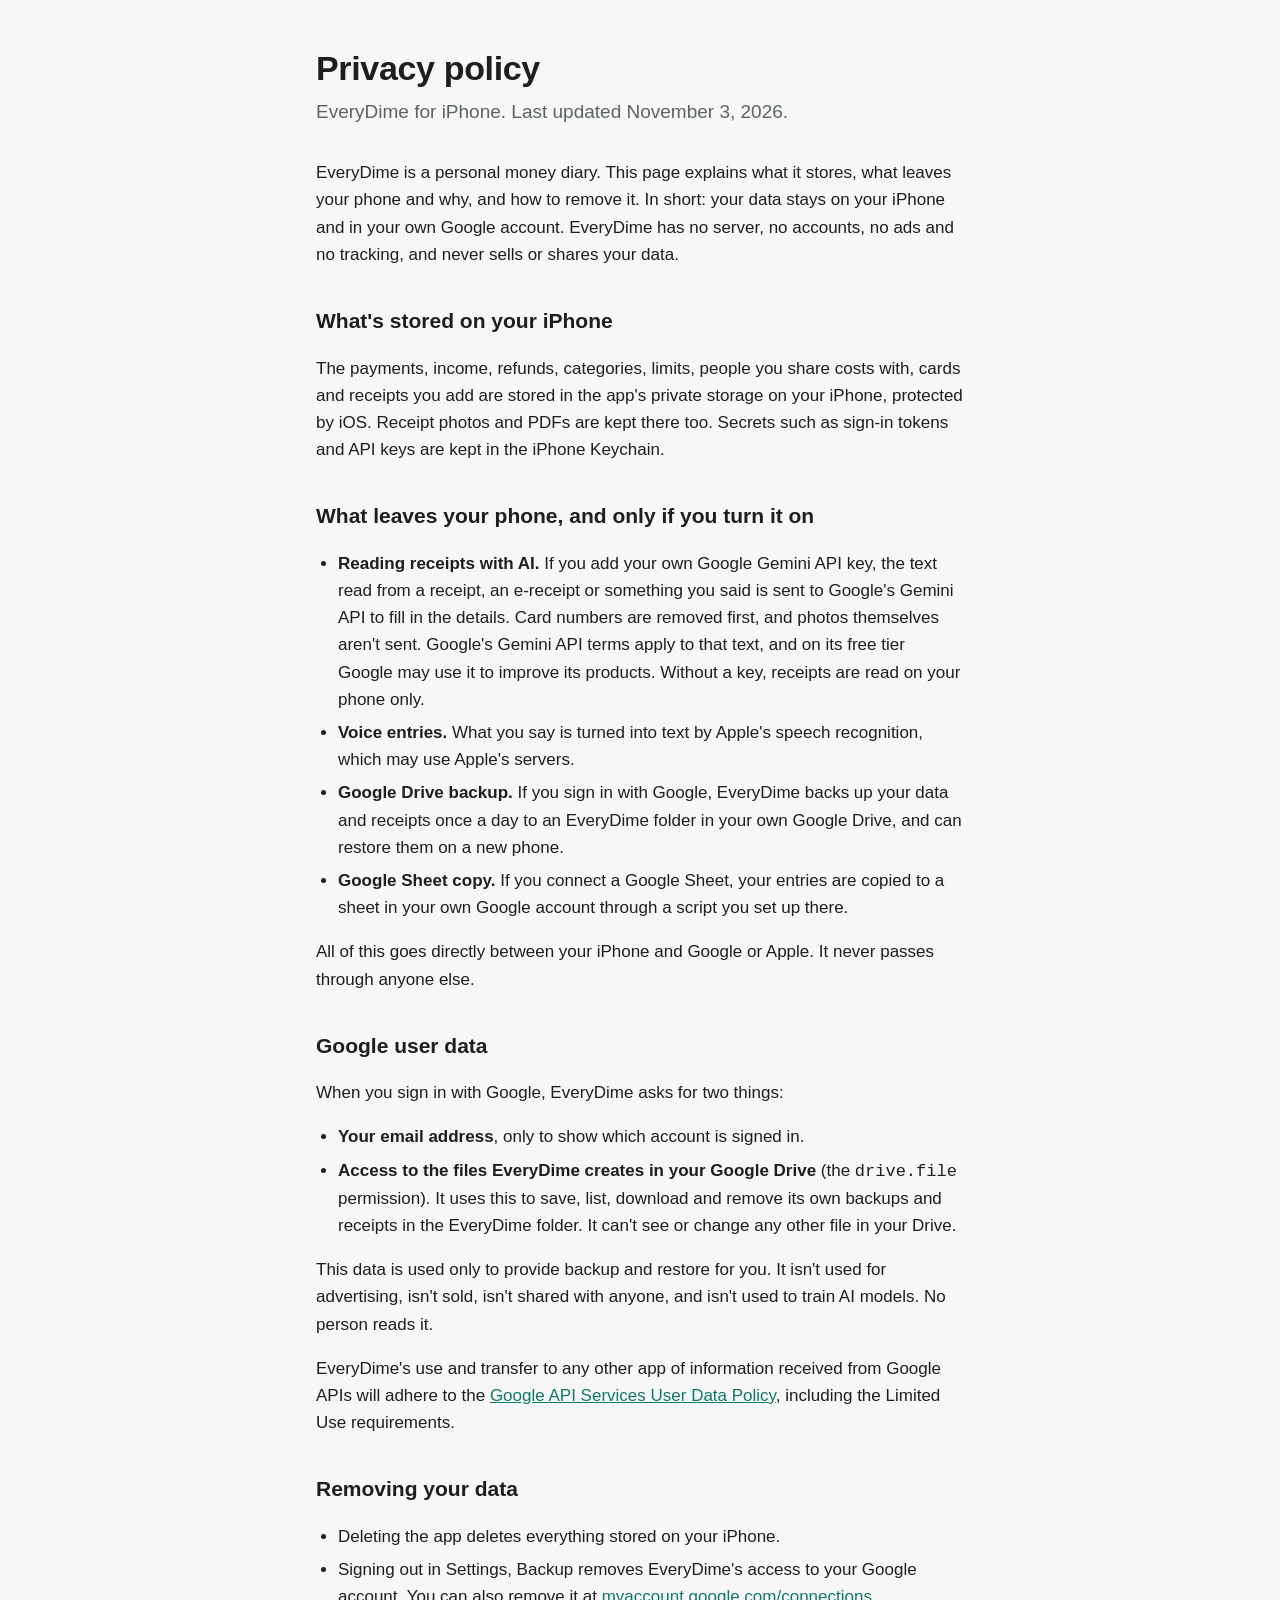
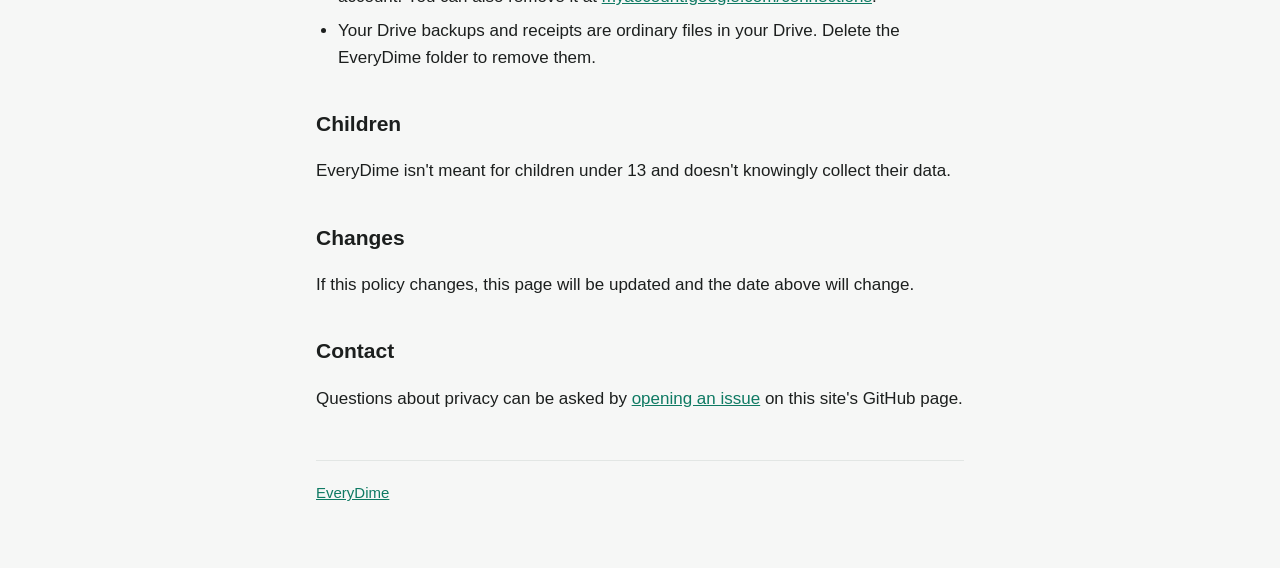
==== privacy.html @ 1c23ae80 "Add the home page and privacy policy Co-Authored-By: Claude Opus 5.5 <noreply@anthropic.com>" ====
<!doctype html>
<html lang="en">
<head>
  <meta charset="utf-8">
  <meta name="viewport" content="width=device-width, initial-scale=1">
  <title>EveryDime Privacy Policy</title>
  <meta name="description" content="What EveryDime stores, where it goes, and how to remove it.">
  <link rel="stylesheet" href="style.css">
</head>
<body>
  <main>
    <header>
      <h1>Privacy policy</h1>
      <p class="lead">EveryDime for iPhone. Last updated November 3, 2026.</p>
    </header>

    <p>EveryDime is a personal money diary. This page explains what it stores, what leaves your phone and why, and how to remove it. In short: your data stays on your iPhone and in your own Google account. EveryDime has no server, no accounts, no ads and no tracking, and never sells or shares your data.</p>

    <h2>What's stored on your iPhone</h2>
    <p>The payments, income, refunds, categories, limits, people you share costs with, cards and receipts you add are stored in the app's private storage on your iPhone, protected by iOS. Receipt photos and PDFs are kept there too. Secrets such as sign-in tokens and API keys are kept in the iPhone Keychain.</p>

    <h2>What leaves your phone, and only if you turn it on</h2>
    <ul>
      <li><strong>Reading receipts with AI.</strong> If you add your own Google Gemini API key, the text read from a receipt, an e-receipt or something you said is sent to Google's Gemini API to fill in the details. Card numbers are removed first, and photos themselves aren't sent. Google's Gemini API terms apply to that text, and on its free tier Google may use it to improve its products. Without a key, receipts are read on your phone only.</li>
      <li><strong>Voice entries.</strong> What you say is turned into text by Apple's speech recognition, which may use Apple's servers.</li>
      <li><strong>Google Drive backup.</strong> If you sign in with Google, EveryDime backs up your data and receipts once a day to an EveryDime folder in your own Google Drive, and can restore them on a new phone.</li>
      <li><strong>Google Sheet copy.</strong> If you connect a Google Sheet, your entries are copied to a sheet in your own Google account through a script you set up there.</li>
    </ul>
    <p>All of this goes directly between your iPhone and Google or Apple. It never passes through anyone else.</p>

    <h2>Google user data</h2>
    <p>When you sign in with Google, EveryDime asks for two things:</p>
    <ul>
      <li><strong>Your email address</strong>, only to show which account is signed in.</li>
      <li><strong>Access to the files EveryDime creates in your Google Drive</strong> (the <code>drive.file</code> permission). It uses this to save, list, download and remove its own backups and receipts in the EveryDime folder. It can't see or change any other file in your Drive.</li>
    </ul>
    <p>This data is used only to provide backup and restore for you. It isn't used for advertising, isn't sold, isn't shared with anyone, and isn't used to train AI models. No person reads it.</p>
    <p>EveryDime's use and transfer to any other app of information received from Google APIs will adhere to the <a href="https://developers.google.com/terms/api-services-user-data-policy">Google API Services User Data Policy</a>, including the Limited Use requirements.</p>

    <h2>Removing your data</h2>
    <ul>
      <li>Deleting the app deletes everything stored on your iPhone.</li>
      <li>Signing out in Settings, Backup removes EveryDime's access to your Google account. You can also remove it at <a href="https://myaccount.google.com/connections">myaccount.google.com/connections</a>.</li>
      <li>Your Drive backups and receipts are ordinary files in your Drive. Delete the EveryDime folder to remove them.</li>
    </ul>

    <h2>Children</h2>
    <p>EveryDime isn't meant for children under 13 and doesn't knowingly collect their data.</p>

    <h2>Changes</h2>
    <p>If this policy changes, this page will be updated and the date above will change.</p>

    <h2>Contact</h2>
    <p>Questions about privacy can be asked by <a href="https://github.com/amirgolpaa24/everydime-site/issues">opening an issue</a> on this site's GitHub page.</p>

    <footer>
      <a href="./">EveryDime</a>
    </footer>
  </main>
</body>
</html>
---- style.css ----
:root {
  --bg: #f6f7f6;
  --surface: #ffffff;
  --text: #1c1f1e;
  --muted: #5c6461;
  --accent: #0f7a63;
  --line: #e2e6e4;
}

@media (prefers-color-scheme: dark) {
  :root {
    --bg: #111413;
    --surface: #1b1f1e;
    --text: #eef1f0;
    --muted: #a3aca8;
    --accent: #4cc9a5;
    --line: #2a302e;
  }
}

* { box-sizing: border-box; }

body {
  margin: 0;
  background: var(--bg);
  color: var(--text);
  font: 17px/1.6 -apple-system, BlinkMacSystemFont, "Segoe UI", Roboto, Helvetica, Arial, sans-serif;
}

main {
  max-width: 680px;
  margin: 0 auto;
  padding: 48px 16px 64px;
}

header { margin-bottom: 32px; }

.mark {
  display: inline-flex;
  align-items: center;
  justify-content: center;
  width: 56px;
  height: 56px;
  border-radius: 14px;
  background: var(--accent);
  color: var(--bg);
  font-weight: 700;
  font-size: 26px;
  margin-bottom: 16px;
}

h1 { font-size: 34px; line-height: 1.2; margin: 0 0 8px; letter-spacing: -0.01em; }
h2 { font-size: 21px; margin: 36px 0 8px; }
p, li { color: var(--text); }
.lead { font-size: 19px; color: var(--muted); margin: 0; }
.muted { color: var(--muted); }

ul { padding-left: 22px; }
li { margin: 6px 0; }

a { color: var(--accent); }

.card {
  background: var(--surface);
  border: 1px solid var(--line);
  border-radius: 16px;
  padding: 20px 22px;
  margin: 24px 0;
}

footer {
  margin-top: 48px;
  padding-top: 20px;
  border-top: 1px solid var(--line);
  color: var(--muted);
  font-size: 15px;
}

footer a { margin-right: 16px; }
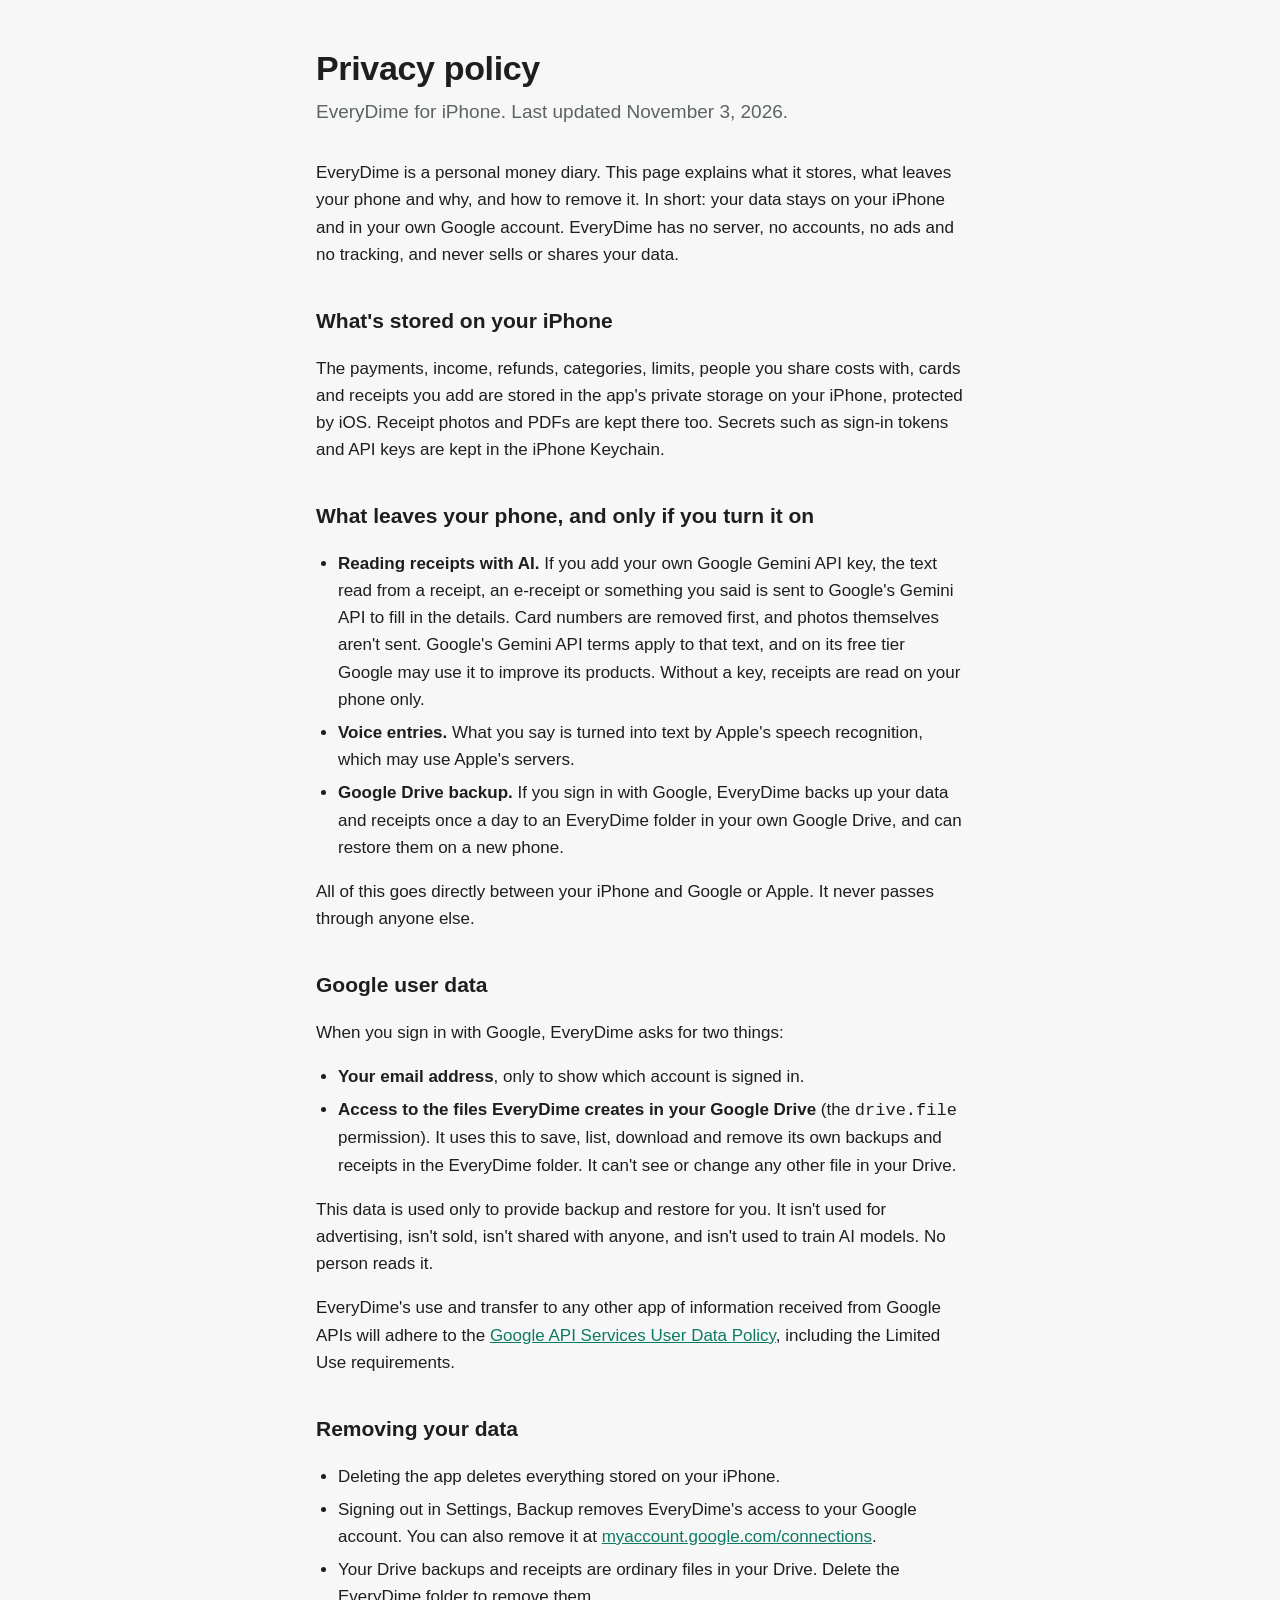
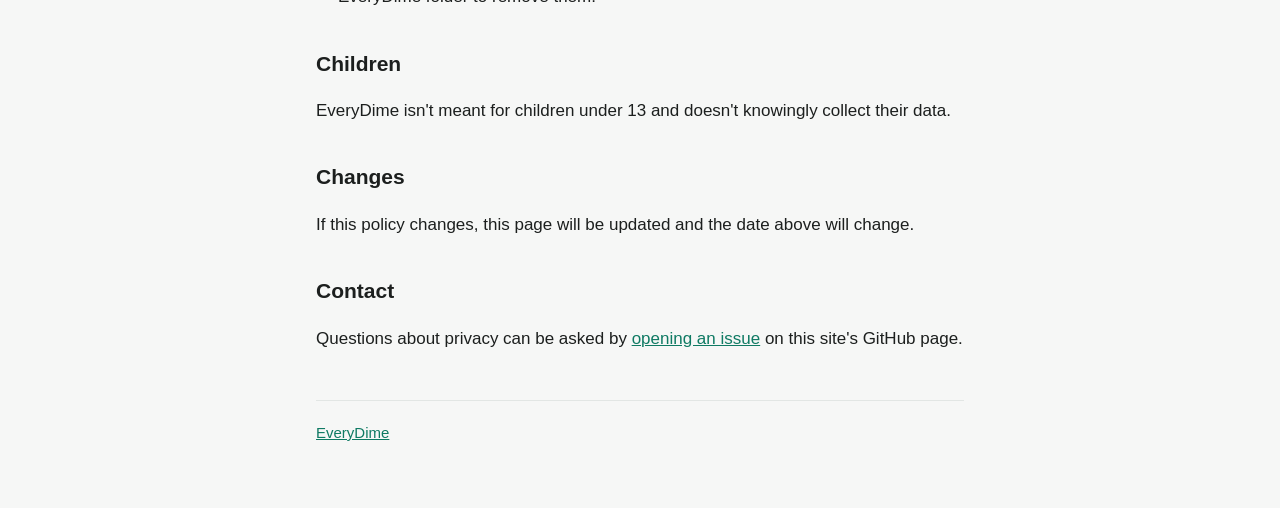
==== commit 98a35560: "Remove the Google Sheet copy from the privacy policy Co-Authored-By: Claude Opus 5.5 <noreply@anthro" ====
--- a/privacy.html
+++ b/privacy.html
@@ -24,7 +24,6 @@
       <li><strong>Reading receipts with AI.</strong> If you add your own Google Gemini API key, the text read from a receipt, an e-receipt or something you said is sent to Google's Gemini API to fill in the details. Card numbers are removed first, and photos themselves aren't sent. Google's Gemini API terms apply to that text, and on its free tier Google may use it to improve its products. Without a key, receipts are read on your phone only.</li>
       <li><strong>Voice entries.</strong> What you say is turned into text by Apple's speech recognition, which may use Apple's servers.</li>
       <li><strong>Google Drive backup.</strong> If you sign in with Google, EveryDime backs up your data and receipts once a day to an EveryDime folder in your own Google Drive, and can restore them on a new phone.</li>
-      <li><strong>Google Sheet copy.</strong> If you connect a Google Sheet, your entries are copied to a sheet in your own Google account through a script you set up there.</li>
     </ul>
     <p>All of this goes directly between your iPhone and Google or Apple. It never passes through anyone else.</p>
 
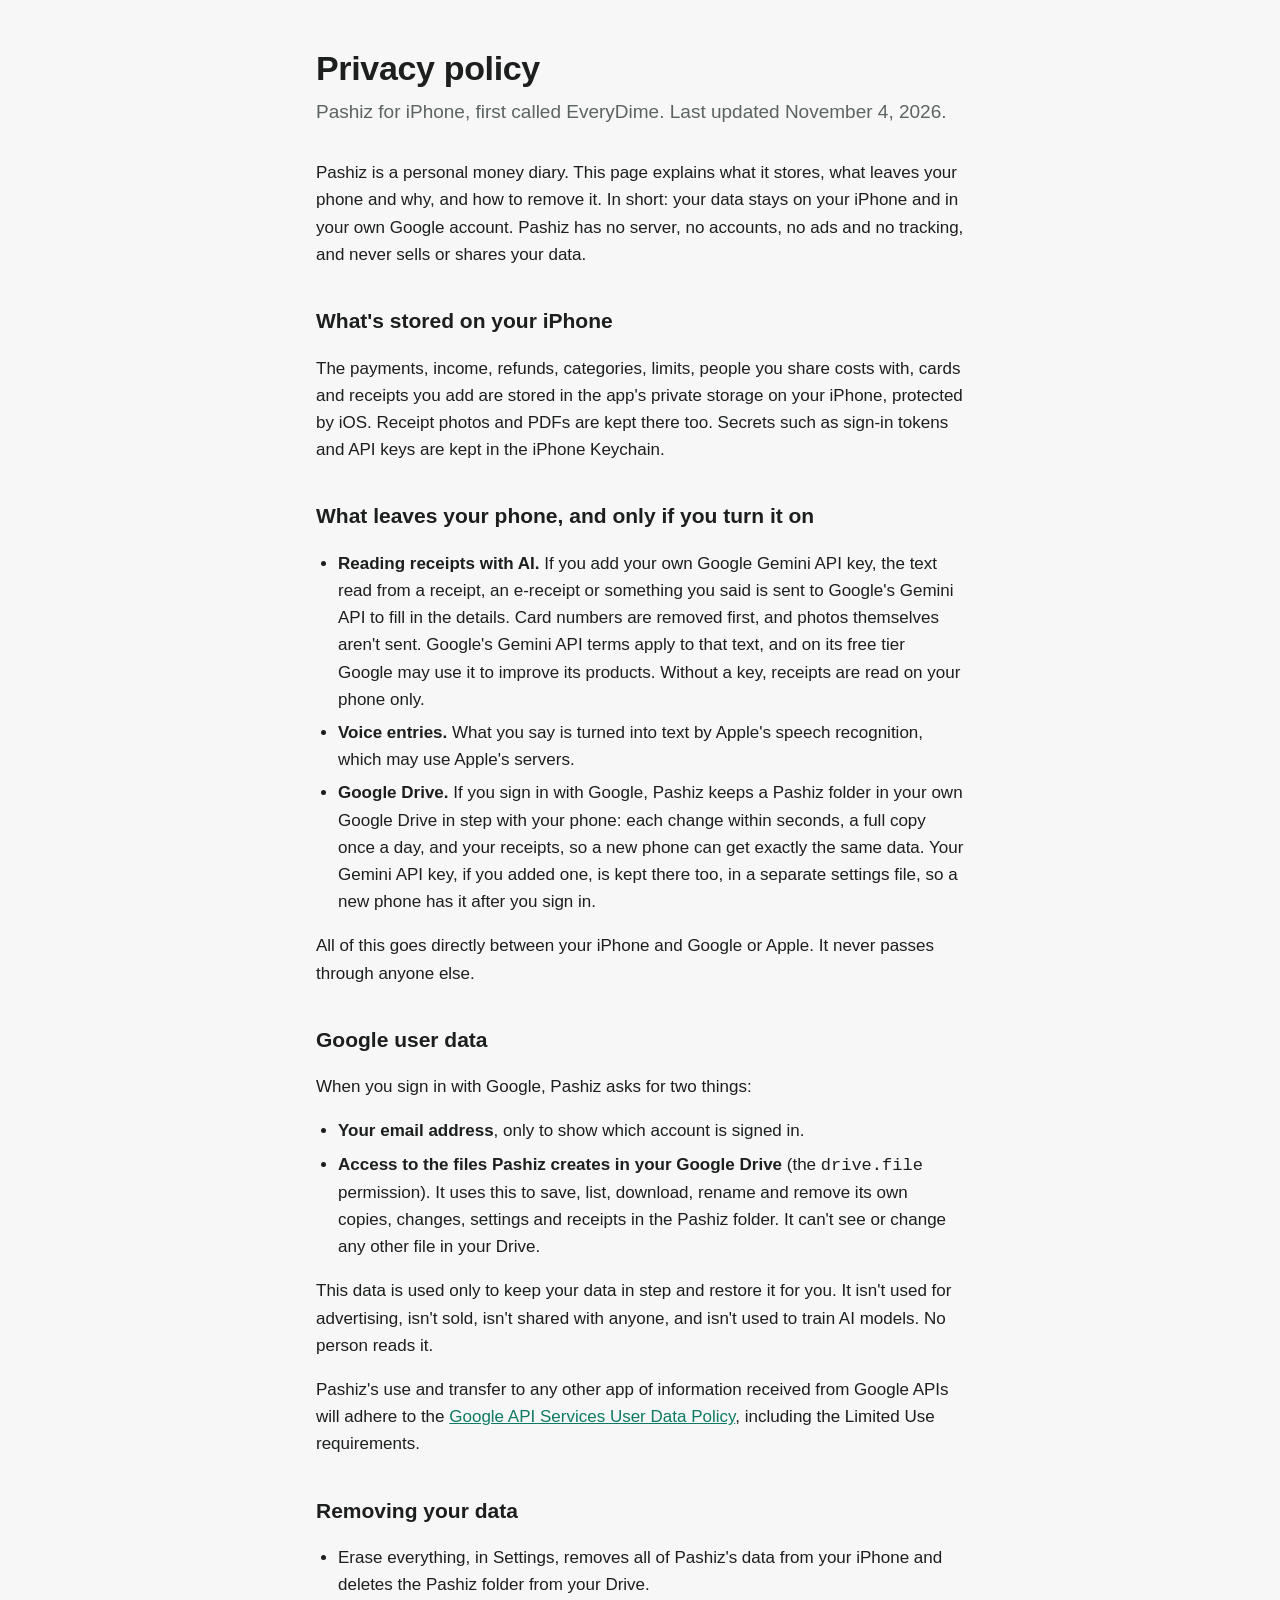
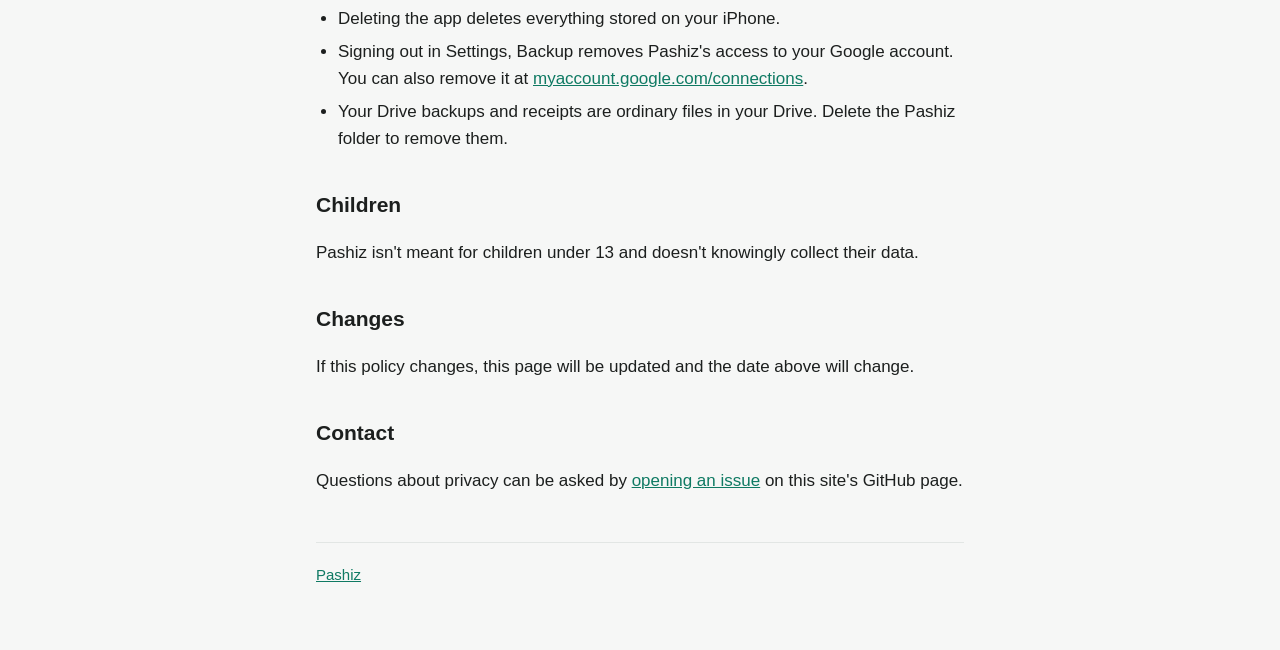
==== commit 01e97a02: "Rename the app to Pashiz, and describe how it uses Drive now The site shows the new name and logo. T" ====
--- a/privacy.html
+++ b/privacy.html
@@ -3,18 +3,19 @@
 <head>
   <meta charset="utf-8">
   <meta name="viewport" content="width=device-width, initial-scale=1">
-  <title>EveryDime Privacy Policy</title>
-  <meta name="description" content="What EveryDime stores, where it goes, and how to remove it.">
+  <title>Pashiz Privacy Policy</title>
+  <meta name="description" content="What Pashiz stores, where it goes, and how to remove it.">
   <link rel="stylesheet" href="style.css">
+  <link rel="icon" href="logo.png">
 </head>
 <body>
   <main>
     <header>
       <h1>Privacy policy</h1>
-      <p class="lead">EveryDime for iPhone. Last updated November 3, 2026.</p>
+      <p class="lead">Pashiz for iPhone, first called EveryDime. Last updated November 4, 2026.</p>
     </header>
 
-    <p>EveryDime is a personal money diary. This page explains what it stores, what leaves your phone and why, and how to remove it. In short: your data stays on your iPhone and in your own Google account. EveryDime has no server, no accounts, no ads and no tracking, and never sells or shares your data.</p>
+    <p>Pashiz is a personal money diary. This page explains what it stores, what leaves your phone and why, and how to remove it. In short: your data stays on your iPhone and in your own Google account. Pashiz has no server, no accounts, no ads and no tracking, and never sells or shares your data.</p>
 
     <h2>What's stored on your iPhone</h2>
     <p>The payments, income, refunds, categories, limits, people you share costs with, cards and receipts you add are stored in the app's private storage on your iPhone, protected by iOS. Receipt photos and PDFs are kept there too. Secrets such as sign-in tokens and API keys are kept in the iPhone Keychain.</p>
@@ -23,28 +24,29 @@
     <ul>
       <li><strong>Reading receipts with AI.</strong> If you add your own Google Gemini API key, the text read from a receipt, an e-receipt or something you said is sent to Google's Gemini API to fill in the details. Card numbers are removed first, and photos themselves aren't sent. Google's Gemini API terms apply to that text, and on its free tier Google may use it to improve its products. Without a key, receipts are read on your phone only.</li>
       <li><strong>Voice entries.</strong> What you say is turned into text by Apple's speech recognition, which may use Apple's servers.</li>
-      <li><strong>Google Drive backup.</strong> If you sign in with Google, EveryDime backs up your data and receipts once a day to an EveryDime folder in your own Google Drive, and can restore them on a new phone.</li>
+      <li><strong>Google Drive.</strong> If you sign in with Google, Pashiz keeps a Pashiz folder in your own Google Drive in step with your phone: each change within seconds, a full copy once a day, and your receipts, so a new phone can get exactly the same data. Your Gemini API key, if you added one, is kept there too, in a separate settings file, so a new phone has it after you sign in.</li>
     </ul>
     <p>All of this goes directly between your iPhone and Google or Apple. It never passes through anyone else.</p>
 
     <h2>Google user data</h2>
-    <p>When you sign in with Google, EveryDime asks for two things:</p>
+    <p>When you sign in with Google, Pashiz asks for two things:</p>
     <ul>
       <li><strong>Your email address</strong>, only to show which account is signed in.</li>
-      <li><strong>Access to the files EveryDime creates in your Google Drive</strong> (the <code>drive.file</code> permission). It uses this to save, list, download and remove its own backups and receipts in the EveryDime folder. It can't see or change any other file in your Drive.</li>
+      <li><strong>Access to the files Pashiz creates in your Google Drive</strong> (the <code>drive.file</code> permission). It uses this to save, list, download, rename and remove its own copies, changes, settings and receipts in the Pashiz folder. It can't see or change any other file in your Drive.</li>
     </ul>
-    <p>This data is used only to provide backup and restore for you. It isn't used for advertising, isn't sold, isn't shared with anyone, and isn't used to train AI models. No person reads it.</p>
-    <p>EveryDime's use and transfer to any other app of information received from Google APIs will adhere to the <a href="https://developers.google.com/terms/api-services-user-data-policy">Google API Services User Data Policy</a>, including the Limited Use requirements.</p>
+    <p>This data is used only to keep your data in step and restore it for you. It isn't used for advertising, isn't sold, isn't shared with anyone, and isn't used to train AI models. No person reads it.</p>
+    <p>Pashiz's use and transfer to any other app of information received from Google APIs will adhere to the <a href="https://developers.google.com/terms/api-services-user-data-policy">Google API Services User Data Policy</a>, including the Limited Use requirements.</p>
 
     <h2>Removing your data</h2>
     <ul>
+      <li>Erase everything, in Settings, removes all of Pashiz's data from your iPhone and deletes the Pashiz folder from your Drive.</li>
       <li>Deleting the app deletes everything stored on your iPhone.</li>
-      <li>Signing out in Settings, Backup removes EveryDime's access to your Google account. You can also remove it at <a href="https://myaccount.google.com/connections">myaccount.google.com/connections</a>.</li>
-      <li>Your Drive backups and receipts are ordinary files in your Drive. Delete the EveryDime folder to remove them.</li>
+      <li>Signing out in Settings, Backup removes Pashiz's access to your Google account. You can also remove it at <a href="https://myaccount.google.com/connections">myaccount.google.com/connections</a>.</li>
+      <li>Your Drive backups and receipts are ordinary files in your Drive. Delete the Pashiz folder to remove them.</li>
     </ul>
 
     <h2>Children</h2>
-    <p>EveryDime isn't meant for children under 13 and doesn't knowingly collect their data.</p>
+    <p>Pashiz isn't meant for children under 13 and doesn't knowingly collect their data.</p>
 
     <h2>Changes</h2>
     <p>If this policy changes, this page will be updated and the date above will change.</p>
@@ -53,7 +55,7 @@
     <p>Questions about privacy can be asked by <a href="https://github.com/amirgolpaa24/everydime-site/issues">opening an issue</a> on this site's GitHub page.</p>
 
     <footer>
-      <a href="./">EveryDime</a>
+      <a href="./">Pashiz</a>
     </footer>
   </main>
 </body>
--- a/style.css
+++ b/style.css
@@ -36,16 +36,10 @@
 header { margin-bottom: 32px; }
 
 .mark {
-  display: inline-flex;
-  align-items: center;
-  justify-content: center;
-  width: 56px;
-  height: 56px;
-  border-radius: 14px;
-  background: var(--accent);
-  color: var(--bg);
-  font-weight: 700;
-  font-size: 26px;
+  display: block;
+  width: 64px;
+  height: 64px;
+  border-radius: 15px;
   margin-bottom: 16px;
 }
 
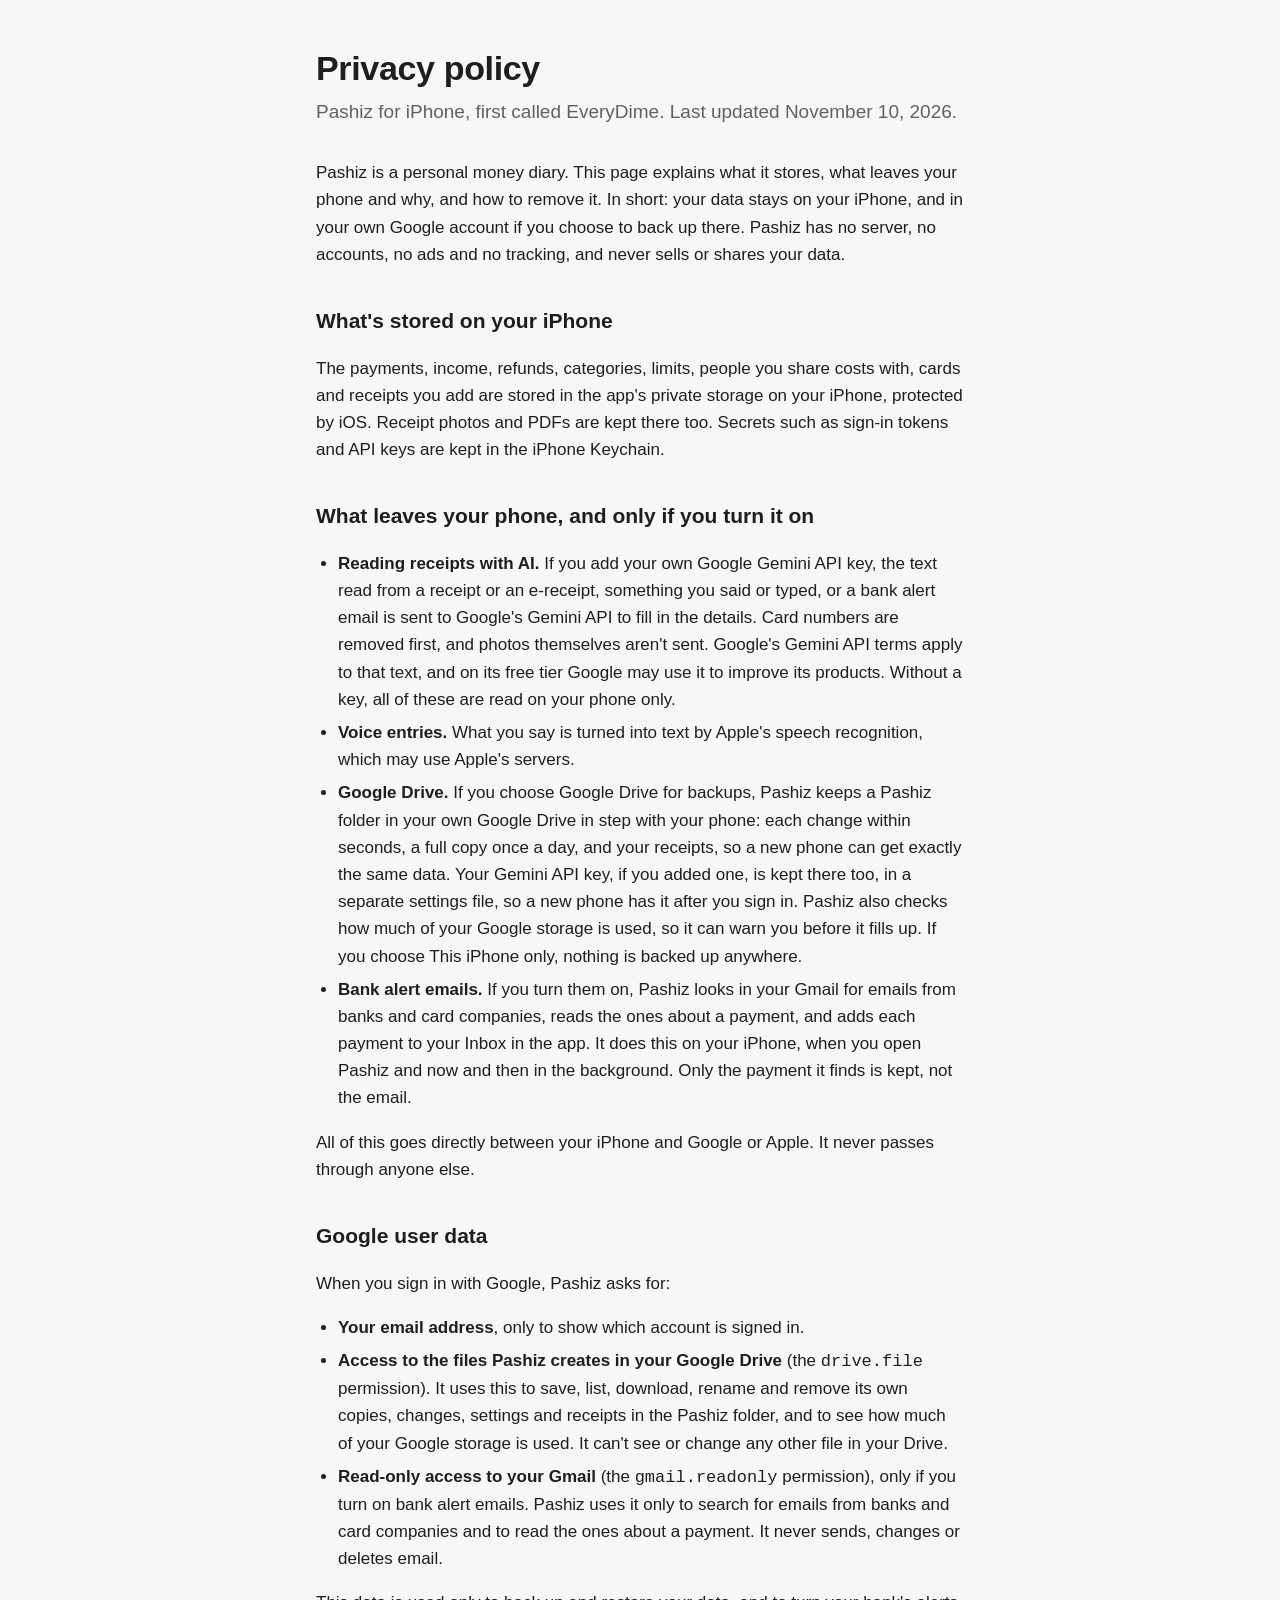
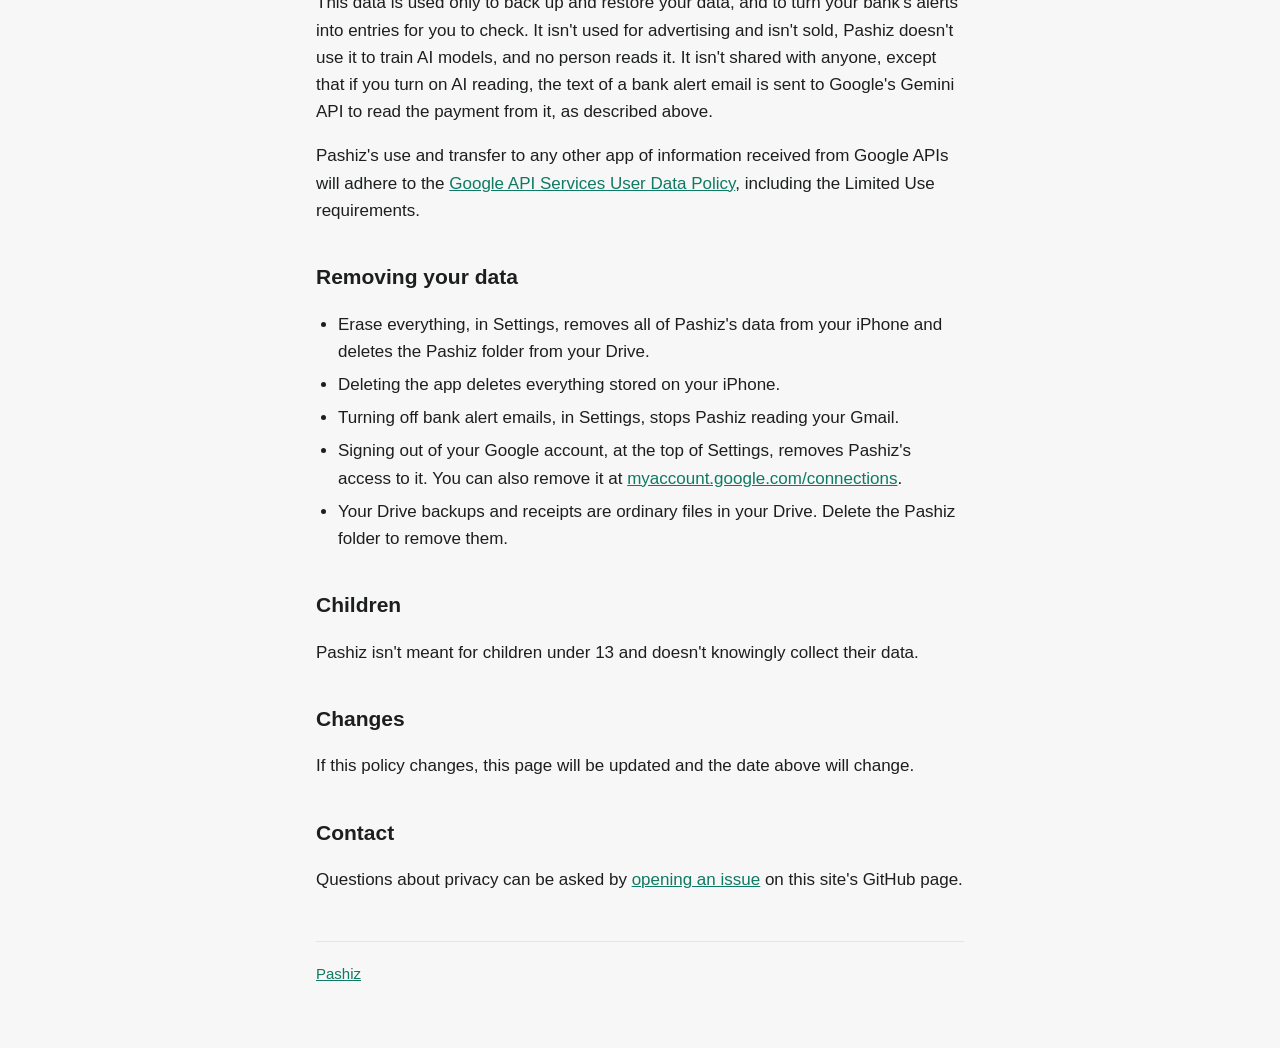
==== commit 231b5016: "Describe bank alert emails, backup choices and storage checks in the privacy policy Pashiz can now r" ====
--- a/privacy.html
+++ b/privacy.html
@@ -12,36 +12,39 @@
   <main>
     <header>
       <h1>Privacy policy</h1>
-      <p class="lead">Pashiz for iPhone, first called EveryDime. Last updated November 4, 2026.</p>
+      <p class="lead">Pashiz for iPhone, first called EveryDime. Last updated November 10, 2026.</p>
     </header>
 
-    <p>Pashiz is a personal money diary. This page explains what it stores, what leaves your phone and why, and how to remove it. In short: your data stays on your iPhone and in your own Google account. Pashiz has no server, no accounts, no ads and no tracking, and never sells or shares your data.</p>
+    <p>Pashiz is a personal money diary. This page explains what it stores, what leaves your phone and why, and how to remove it. In short: your data stays on your iPhone, and in your own Google account if you choose to back up there. Pashiz has no server, no accounts, no ads and no tracking, and never sells or shares your data.</p>
 
     <h2>What's stored on your iPhone</h2>
     <p>The payments, income, refunds, categories, limits, people you share costs with, cards and receipts you add are stored in the app's private storage on your iPhone, protected by iOS. Receipt photos and PDFs are kept there too. Secrets such as sign-in tokens and API keys are kept in the iPhone Keychain.</p>
 
     <h2>What leaves your phone, and only if you turn it on</h2>
     <ul>
-      <li><strong>Reading receipts with AI.</strong> If you add your own Google Gemini API key, the text read from a receipt, an e-receipt or something you said is sent to Google's Gemini API to fill in the details. Card numbers are removed first, and photos themselves aren't sent. Google's Gemini API terms apply to that text, and on its free tier Google may use it to improve its products. Without a key, receipts are read on your phone only.</li>
+      <li><strong>Reading receipts with AI.</strong> If you add your own Google Gemini API key, the text read from a receipt or an e-receipt, something you said or typed, or a bank alert email is sent to Google's Gemini API to fill in the details. Card numbers are removed first, and photos themselves aren't sent. Google's Gemini API terms apply to that text, and on its free tier Google may use it to improve its products. Without a key, all of these are read on your phone only.</li>
       <li><strong>Voice entries.</strong> What you say is turned into text by Apple's speech recognition, which may use Apple's servers.</li>
-      <li><strong>Google Drive.</strong> If you sign in with Google, Pashiz keeps a Pashiz folder in your own Google Drive in step with your phone: each change within seconds, a full copy once a day, and your receipts, so a new phone can get exactly the same data. Your Gemini API key, if you added one, is kept there too, in a separate settings file, so a new phone has it after you sign in.</li>
+      <li><strong>Google Drive.</strong> If you choose Google Drive for backups, Pashiz keeps a Pashiz folder in your own Google Drive in step with your phone: each change within seconds, a full copy once a day, and your receipts, so a new phone can get exactly the same data. Your Gemini API key, if you added one, is kept there too, in a separate settings file, so a new phone has it after you sign in. Pashiz also checks how much of your Google storage is used, so it can warn you before it fills up. If you choose This iPhone only, nothing is backed up anywhere.</li>
+      <li><strong>Bank alert emails.</strong> If you turn them on, Pashiz looks in your Gmail for emails from banks and card companies, reads the ones about a payment, and adds each payment to your Inbox in the app. It does this on your iPhone, when you open Pashiz and now and then in the background. Only the payment it finds is kept, not the email.</li>
     </ul>
     <p>All of this goes directly between your iPhone and Google or Apple. It never passes through anyone else.</p>
 
     <h2>Google user data</h2>
-    <p>When you sign in with Google, Pashiz asks for two things:</p>
+    <p>When you sign in with Google, Pashiz asks for:</p>
     <ul>
       <li><strong>Your email address</strong>, only to show which account is signed in.</li>
-      <li><strong>Access to the files Pashiz creates in your Google Drive</strong> (the <code>drive.file</code> permission). It uses this to save, list, download, rename and remove its own copies, changes, settings and receipts in the Pashiz folder. It can't see or change any other file in your Drive.</li>
+      <li><strong>Access to the files Pashiz creates in your Google Drive</strong> (the <code>drive.file</code> permission). It uses this to save, list, download, rename and remove its own copies, changes, settings and receipts in the Pashiz folder, and to see how much of your Google storage is used. It can't see or change any other file in your Drive.</li>
+      <li><strong>Read-only access to your Gmail</strong> (the <code>gmail.readonly</code> permission), only if you turn on bank alert emails. Pashiz uses it only to search for emails from banks and card companies and to read the ones about a payment. It never sends, changes or deletes email.</li>
     </ul>
-    <p>This data is used only to keep your data in step and restore it for you. It isn't used for advertising, isn't sold, isn't shared with anyone, and isn't used to train AI models. No person reads it.</p>
+    <p>This data is used only to back up and restore your data, and to turn your bank's alerts into entries for you to check. It isn't used for advertising and isn't sold, Pashiz doesn't use it to train AI models, and no person reads it. It isn't shared with anyone, except that if you turn on AI reading, the text of a bank alert email is sent to Google's Gemini API to read the payment from it, as described above.</p>
     <p>Pashiz's use and transfer to any other app of information received from Google APIs will adhere to the <a href="https://developers.google.com/terms/api-services-user-data-policy">Google API Services User Data Policy</a>, including the Limited Use requirements.</p>
 
     <h2>Removing your data</h2>
     <ul>
       <li>Erase everything, in Settings, removes all of Pashiz's data from your iPhone and deletes the Pashiz folder from your Drive.</li>
       <li>Deleting the app deletes everything stored on your iPhone.</li>
-      <li>Signing out in Settings, Backup removes Pashiz's access to your Google account. You can also remove it at <a href="https://myaccount.google.com/connections">myaccount.google.com/connections</a>.</li>
+      <li>Turning off bank alert emails, in Settings, stops Pashiz reading your Gmail.</li>
+      <li>Signing out of your Google account, at the top of Settings, removes Pashiz's access to it. You can also remove it at <a href="https://myaccount.google.com/connections">myaccount.google.com/connections</a>.</li>
       <li>Your Drive backups and receipts are ordinary files in your Drive. Delete the Pashiz folder to remove them.</li>
     </ul>
 
@@ -52,7 +55,7 @@
     <p>If this policy changes, this page will be updated and the date above will change.</p>
 
     <h2>Contact</h2>
-    <p>Questions about privacy can be asked by <a href="https://github.com/amirgolpaa24/everydime-site/issues">opening an issue</a> on this site's GitHub page.</p>
+    <p>Questions about privacy can be asked by <a href="https://github.com/amirgolpaa24/pashiz-site/issues">opening an issue</a> on this site's GitHub page.</p>
 
     <footer>
       <a href="./">Pashiz</a>
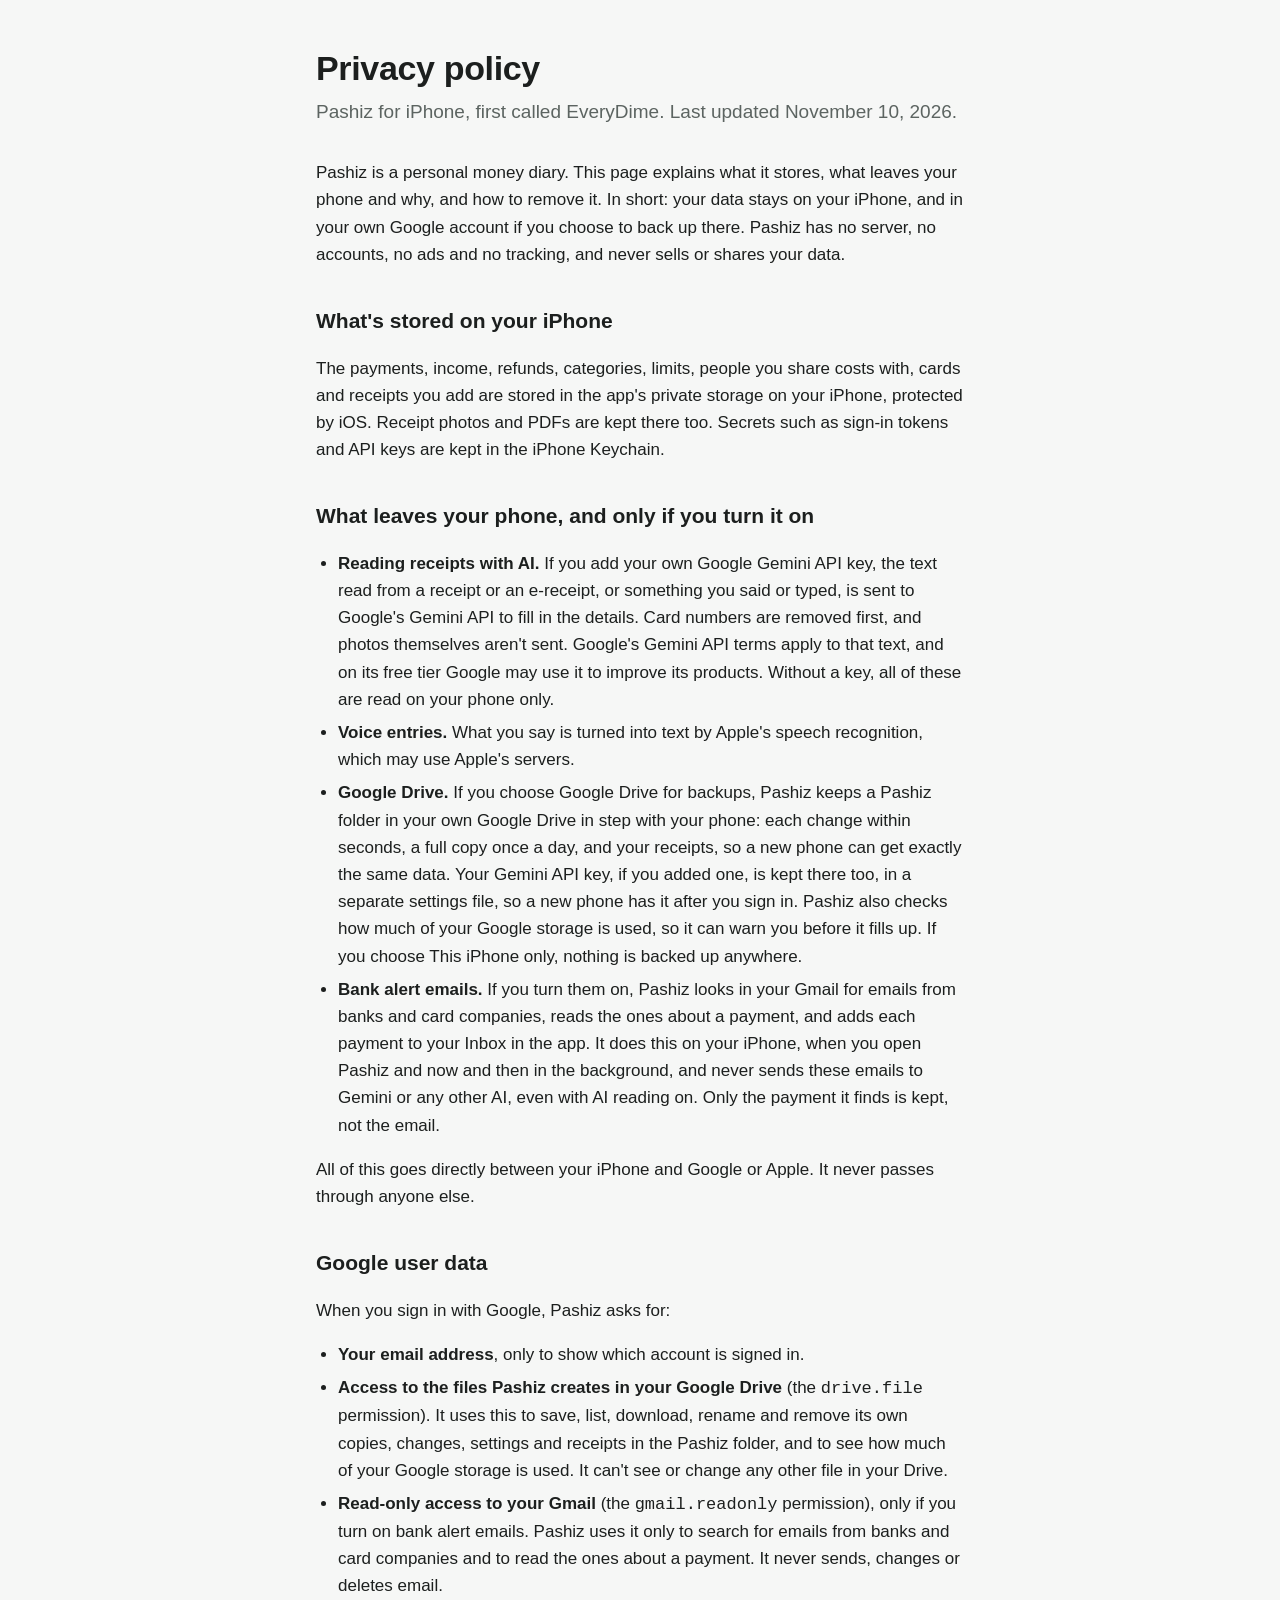
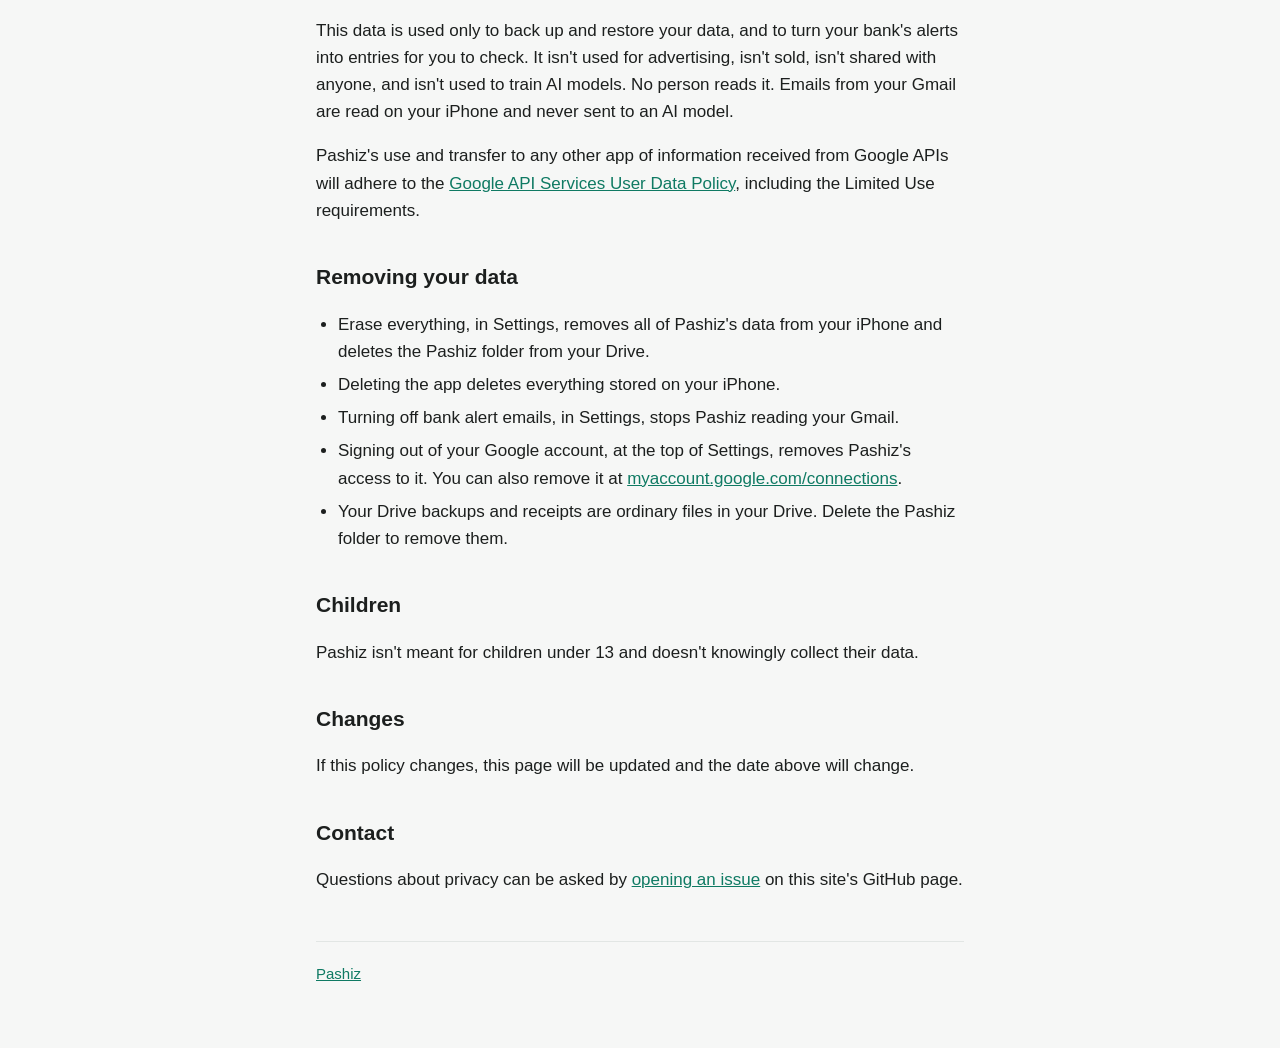
==== commit 0861fd08: "Say that bank alert emails are read on the phone and never sent to AI Pashiz now reads emails from G" ====
--- a/privacy.html
+++ b/privacy.html
@@ -22,10 +22,10 @@
 
     <h2>What leaves your phone, and only if you turn it on</h2>
     <ul>
-      <li><strong>Reading receipts with AI.</strong> If you add your own Google Gemini API key, the text read from a receipt or an e-receipt, something you said or typed, or a bank alert email is sent to Google's Gemini API to fill in the details. Card numbers are removed first, and photos themselves aren't sent. Google's Gemini API terms apply to that text, and on its free tier Google may use it to improve its products. Without a key, all of these are read on your phone only.</li>
+      <li><strong>Reading receipts with AI.</strong> If you add your own Google Gemini API key, the text read from a receipt or an e-receipt, or something you said or typed, is sent to Google's Gemini API to fill in the details. Card numbers are removed first, and photos themselves aren't sent. Google's Gemini API terms apply to that text, and on its free tier Google may use it to improve its products. Without a key, all of these are read on your phone only.</li>
       <li><strong>Voice entries.</strong> What you say is turned into text by Apple's speech recognition, which may use Apple's servers.</li>
       <li><strong>Google Drive.</strong> If you choose Google Drive for backups, Pashiz keeps a Pashiz folder in your own Google Drive in step with your phone: each change within seconds, a full copy once a day, and your receipts, so a new phone can get exactly the same data. Your Gemini API key, if you added one, is kept there too, in a separate settings file, so a new phone has it after you sign in. Pashiz also checks how much of your Google storage is used, so it can warn you before it fills up. If you choose This iPhone only, nothing is backed up anywhere.</li>
-      <li><strong>Bank alert emails.</strong> If you turn them on, Pashiz looks in your Gmail for emails from banks and card companies, reads the ones about a payment, and adds each payment to your Inbox in the app. It does this on your iPhone, when you open Pashiz and now and then in the background. Only the payment it finds is kept, not the email.</li>
+      <li><strong>Bank alert emails.</strong> If you turn them on, Pashiz looks in your Gmail for emails from banks and card companies, reads the ones about a payment, and adds each payment to your Inbox in the app. It does this on your iPhone, when you open Pashiz and now and then in the background, and never sends these emails to Gemini or any other AI, even with AI reading on. Only the payment it finds is kept, not the email.</li>
     </ul>
     <p>All of this goes directly between your iPhone and Google or Apple. It never passes through anyone else.</p>
 
@@ -36,7 +36,7 @@
       <li><strong>Access to the files Pashiz creates in your Google Drive</strong> (the <code>drive.file</code> permission). It uses this to save, list, download, rename and remove its own copies, changes, settings and receipts in the Pashiz folder, and to see how much of your Google storage is used. It can't see or change any other file in your Drive.</li>
       <li><strong>Read-only access to your Gmail</strong> (the <code>gmail.readonly</code> permission), only if you turn on bank alert emails. Pashiz uses it only to search for emails from banks and card companies and to read the ones about a payment. It never sends, changes or deletes email.</li>
     </ul>
-    <p>This data is used only to back up and restore your data, and to turn your bank's alerts into entries for you to check. It isn't used for advertising and isn't sold, Pashiz doesn't use it to train AI models, and no person reads it. It isn't shared with anyone, except that if you turn on AI reading, the text of a bank alert email is sent to Google's Gemini API to read the payment from it, as described above.</p>
+    <p>This data is used only to back up and restore your data, and to turn your bank's alerts into entries for you to check. It isn't used for advertising, isn't sold, isn't shared with anyone, and isn't used to train AI models. No person reads it. Emails from your Gmail are read on your iPhone and never sent to an AI model.</p>
     <p>Pashiz's use and transfer to any other app of information received from Google APIs will adhere to the <a href="https://developers.google.com/terms/api-services-user-data-policy">Google API Services User Data Policy</a>, including the Limited Use requirements.</p>
 
     <h2>Removing your data</h2>
